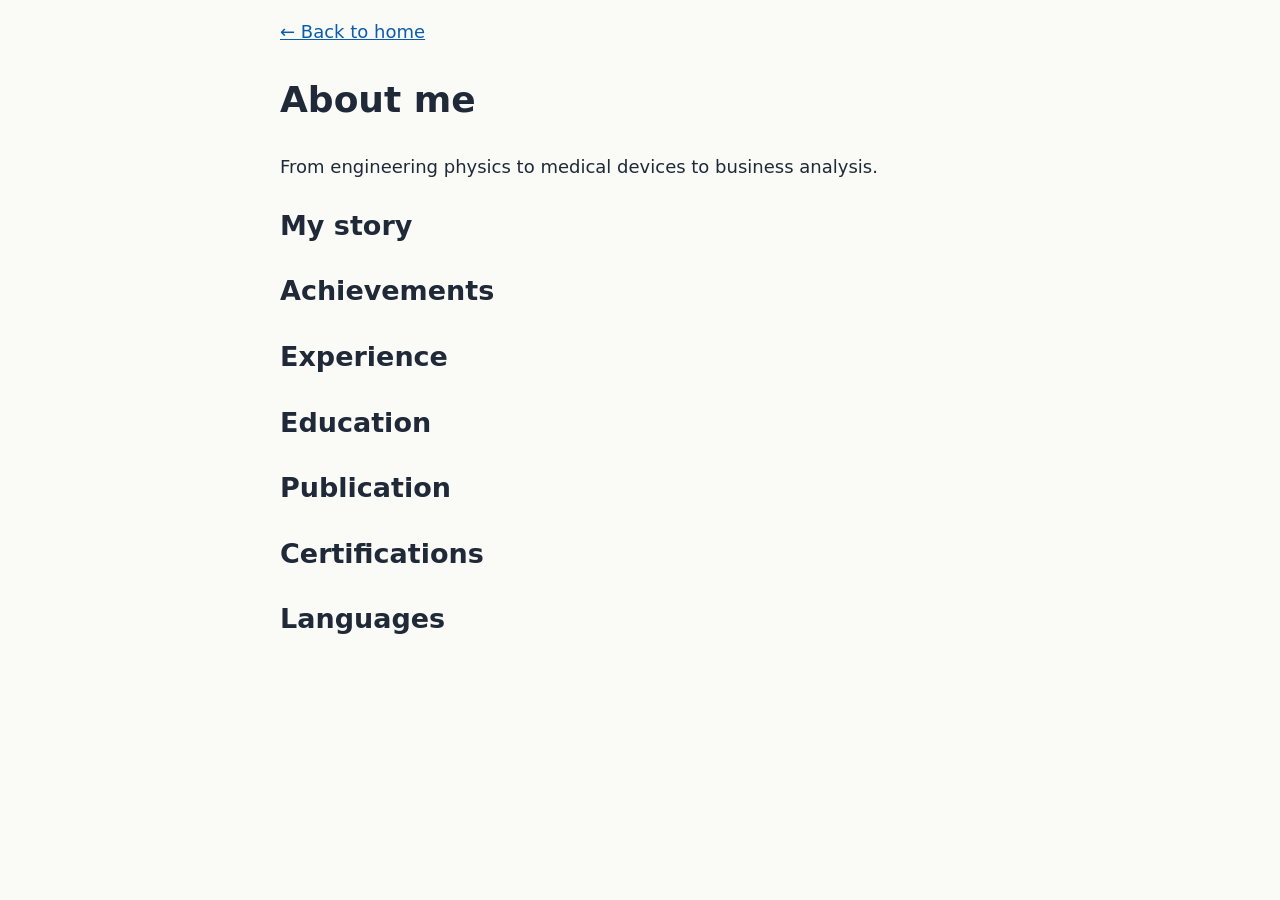
==== about.html @ 63875ca2 "Update" ====
<!DOCTYPE html>
<html lang="en">
<head>
  <meta charset="UTF-8">
  <meta name="viewport" content="width=device-width, initial-scale=1.0">
  <title>About | Leon</title>
  <link rel="stylesheet" href="style.css">
</head>
<body>
  <p><a href="index.html">← Back to home</a></p>
  <h1>About me</h1>
  <p class="tagline">From engineering physics to medical devices to business analysis.</p>

  <h2>My story</h2>
  <!-- 3 đoạn: HCMUT & nghiên cứu → thiết bị y tế → MBA & career break → AppSheet ở ETC → BA -->

  <h2>Achievements</h2>
  <!-- Chỉ ghi cái đã xong, có link bằng chứng -->

  <h2>Experience</h2>
  <h2>Education</h2>
  <h2>Publication</h2>
  <h2>Certifications</h2>
  <h2>Languages</h2>
</body>
</html>
---- style.css ----
body {
  font-family: system-ui, -apple-system, "Segoe UI", Roboto, sans-serif;
  font-size: 1.125rem;
  line-height: 1.6;
  
  color: #1f2937;
  background-color: #fafaf7;
  
  max-width: 720px;
  margin: 0 auto;

  padding: 0 16px;
}

h1 {
  font-size: 2.25rem;
}

a {
  color: #0b5cad;
}

article {
  border: 1px solid #e5e7eb;
  padding: 16px;
  margin-bottom: 24px;
}

article h3 {
  margin-top: 0;
}

.project-list {
  display: grid;
  grid-template-columns: 1fr 1fr;
  gap: 16px;
}

.project-list article {
  margin-bottom: 0;
}

.project-list .featured {
  grid-column: span 2;
}

@media (max-width: 600px) {
  .project-list {
    grid-template-columns: 1fr;
  }

  .project-list .featured {
    grid-column: auto;
  }
}

@media (prefers-color-scheme: dark) {
  body {
    color: #e5e7eb;
    background-color: #111827;
  }

  a {
    color: #7cb4f5;
  }

  article {
    border-color: #374151;
  }
}
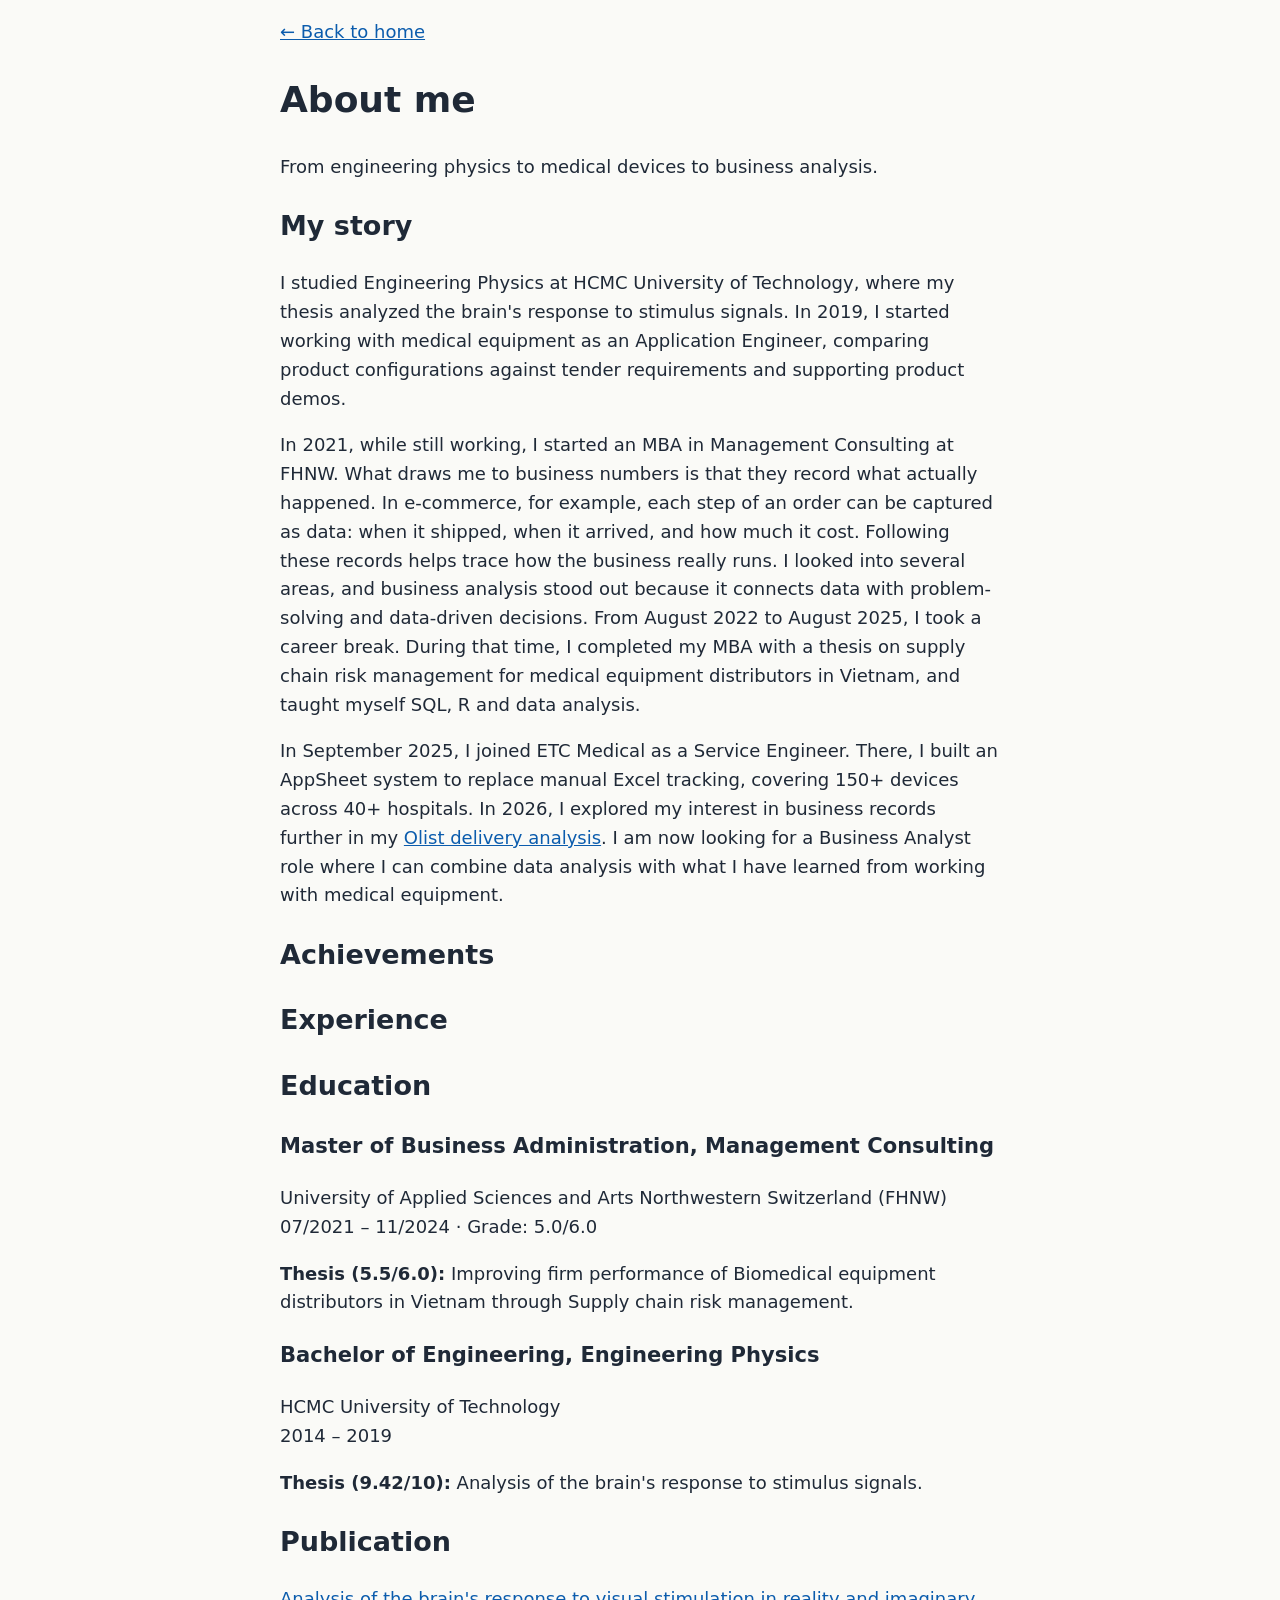
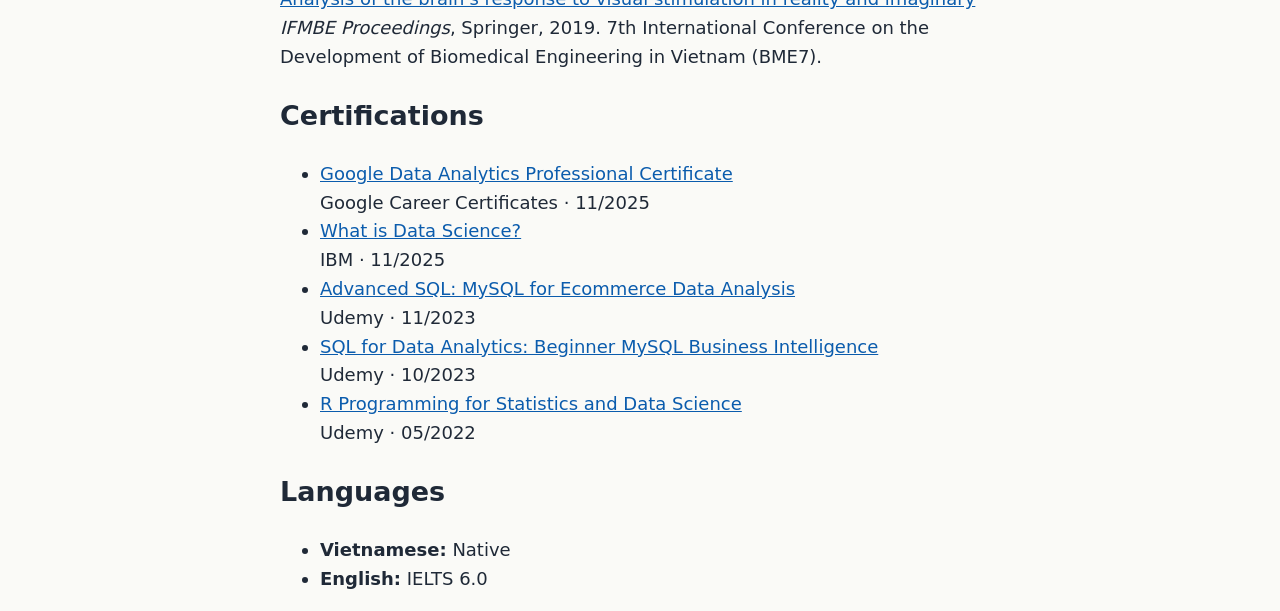
==== commit f677c6fd: "Commit aboutme" ====
--- a/about.html
+++ b/about.html
@@ -13,14 +13,70 @@
 
   <h2>My story</h2>
   <!-- 3 đoạn: HCMUT & nghiên cứu → thiết bị y tế → MBA & career break → AppSheet ở ETC → BA -->
+  <p>I studied Engineering Physics at HCMC University of Technology, where my thesis
+    analyzed the brain's response to stimulus signals. In 2019, I started working with
+    medical equipment as an Application Engineer, comparing product configurations
+    against tender requirements and supporting product demos.</p>
+
+  <p>In 2021, while still working, I started an MBA in Management Consulting at FHNW.
+    What draws me to business numbers is that they record what actually happened.
+    In e-commerce, for example, each step of an order can be captured as data: when
+    it shipped, when it arrived, and how much it cost. Following these records helps
+    trace how the business really runs. I looked into several areas, and business
+    analysis stood out because it connects data with problem-solving and data-driven
+    decisions. From August 2022 to August 2025, I took a career break. During that
+    time, I completed my MBA with a thesis on supply chain risk management for medical
+    equipment distributors in Vietnam, and taught myself SQL, R and data analysis.</p>
+
+  <p>In September 2025, I joined ETC Medical as a Service Engineer. There, I built an
+    AppSheet system to replace manual Excel tracking, covering 150+ devices across
+    40+ hospitals. In 2026, I explored my interest in business records further in my
+    <a href="projects/olist.html">Olist delivery analysis</a>. I am now looking for a
+    Business Analyst role where I can combine data analysis with what I have learned
+    from working with medical equipment.</p>
 
   <h2>Achievements</h2>
   <!-- Chỉ ghi cái đã xong, có link bằng chứng -->
 
   <h2>Experience</h2>
+
   <h2>Education</h2>
+  <h3>Master of Business Administration, Management Consulting</h3>
+  <p>University of Applied Sciences and Arts Northwestern Switzerland (FHNW)<br>
+    07/2021 – 11/2024 · Grade: 5.0/6.0</p>
+  <p><strong>Thesis (5.5/6.0):</strong> Improving firm performance of Biomedical equipment
+    distributors in Vietnam through Supply chain risk management.</p>
+
+  <h3>Bachelor of Engineering, Engineering Physics</h3>
+  <p>HCMC University of Technology<br>
+    2014 – 2019</p>
+  <p><strong>Thesis (9.42/10):</strong> Analysis of the brain's response to stimulus signals.</p>
+
   <h2>Publication</h2>
+  <p><a href="https://doi.org/10.1007/978-981-13-5859-3_80">Analysis of the brain's response
+    to visual stimulation in reality and imaginary</a><br>
+    <em>IFMBE Proceedings</em>, Springer, 2019. 7th International Conference on the
+    Development of Biomedical Engineering in Vietnam (BME7).</p>
+
   <h2>Certifications</h2>
+  <ul>
+    <li><a href="https://coursera.org/share/9fa533767abf784a0ec87f0542309049">Google Data Analytics Professional Certificate</a><br>
+      Google Career Certificates · <time datetime="2025-11">11/2025</time></li>
+    <li><a href="https://coursera.org/share/96ea8b2950dc63c073e0ed7d44aeac03">What is Data Science?</a><br>
+      IBM · <time datetime="2025-11">11/2025</time></li>
+    <li><a href="https://www.udemy.com/certificate/UC-21b2dd12-ff8f-495a-8fb6-a5b78000f0c0/">Advanced SQL: MySQL for Ecommerce Data Analysis</a><br>
+      Udemy · <time datetime="2023-11">11/2023</time></li>
+    <li><a href="https://www.udemy.com/certificate/UC-e073b39f-2827-4da1-98db-6881ca989c57/">SQL for Data Analytics: Beginner MySQL Business Intelligence</a><br>
+      Udemy · <time datetime="2023-10">10/2023</time></li>
+    <li><a href="https://www.udemy.com/certificate/UC-fb3c4d25-f24b-4b4d-816d-09bd40646e8c/">R Programming for Statistics and Data Science</a><br>
+      Udemy · <time datetime="2022-05">05/2022</time></li>
+  </ul>
+
   <h2>Languages</h2>
+  <ul>
+    <li><strong>Vietnamese:</strong> Native</li>
+    <li><strong>English:</strong> IELTS 6.0</li>
+  </ul>
+  
 </body>
 </html>
--- a/style.css
+++ b/style.css
@@ -67,4 +67,25 @@
   article {
     border-color: #374151;
   }
+
+  th, td {
+    border-color: #374151;
+  }
+}
+
+img {
+  max-width: 100%;
+  height: auto;
+}
+
+table {
+  border-collapse: collapse;
+  width: 100%;
+}
+
+th, td {
+  border-bottom: 1px solid #e5e7eb;
+  padding: 8px;
+  text-align: left;
+  vertical-align: top;
 }
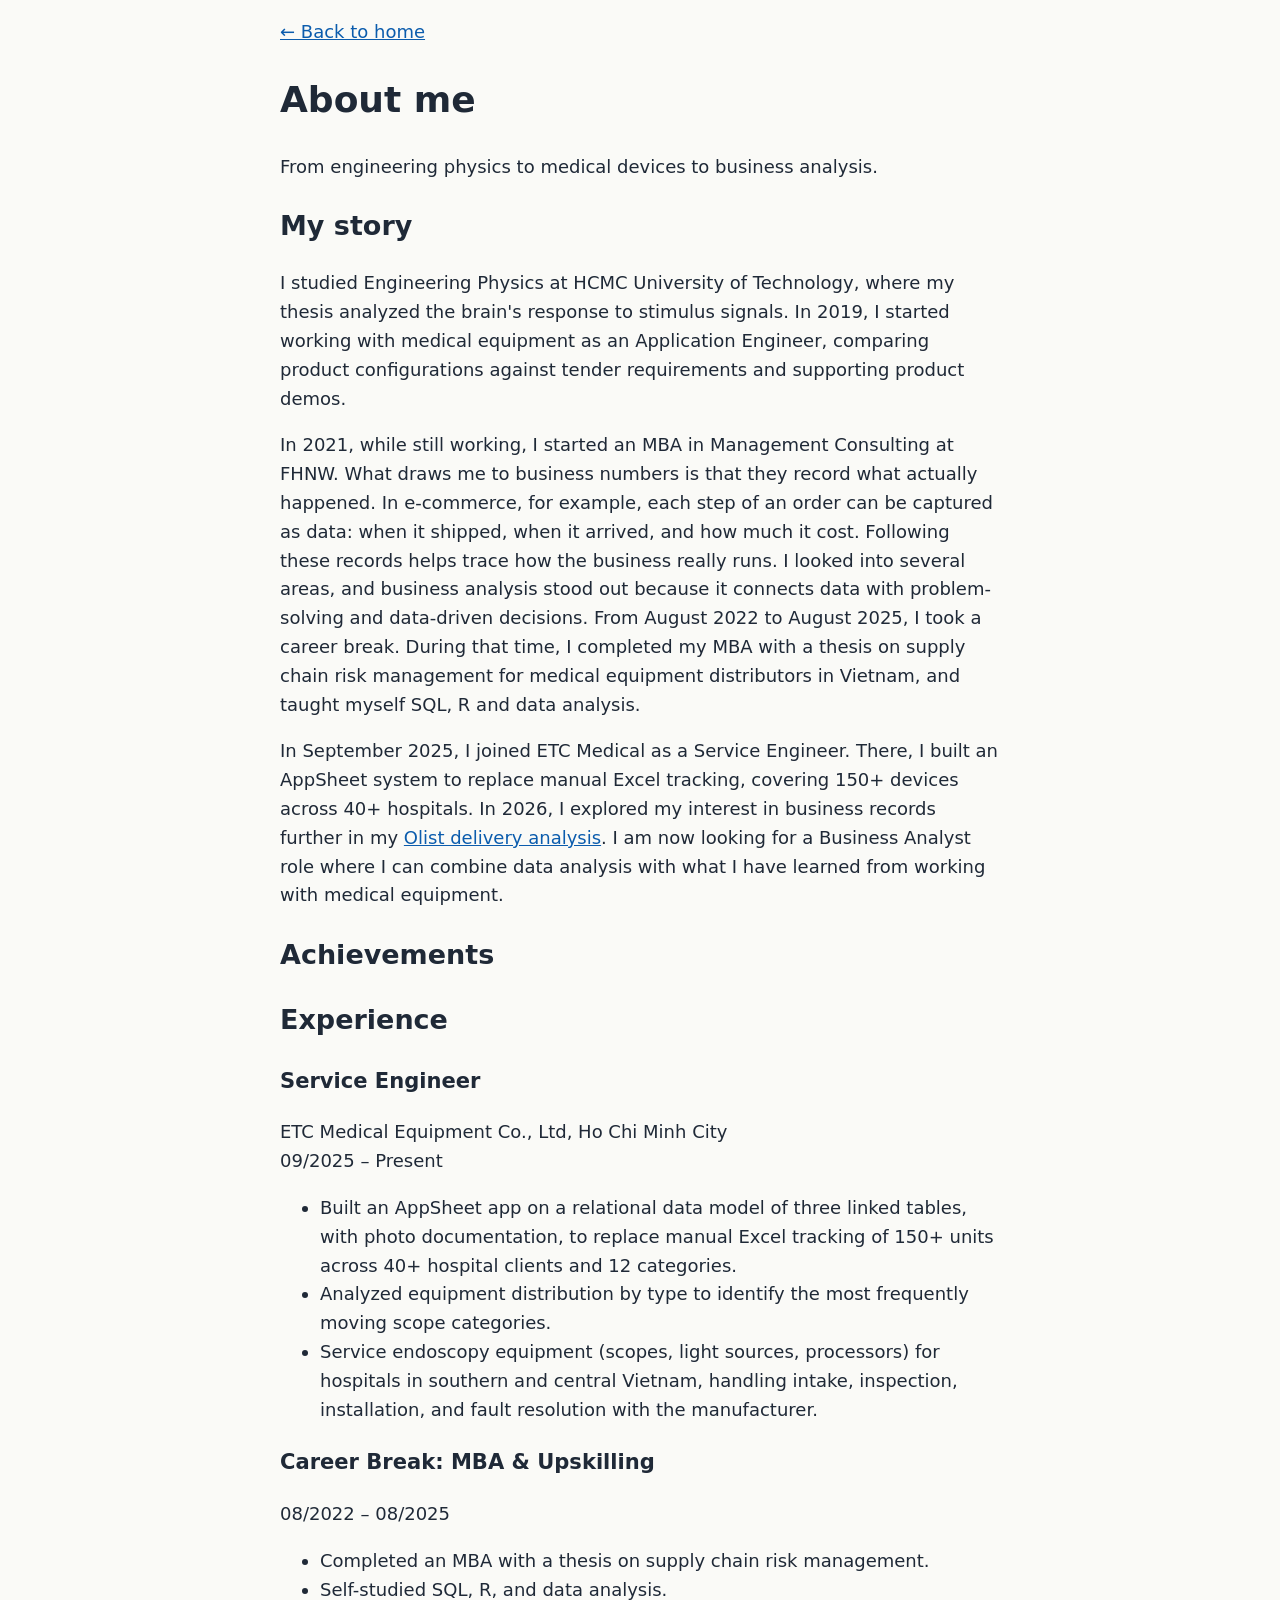
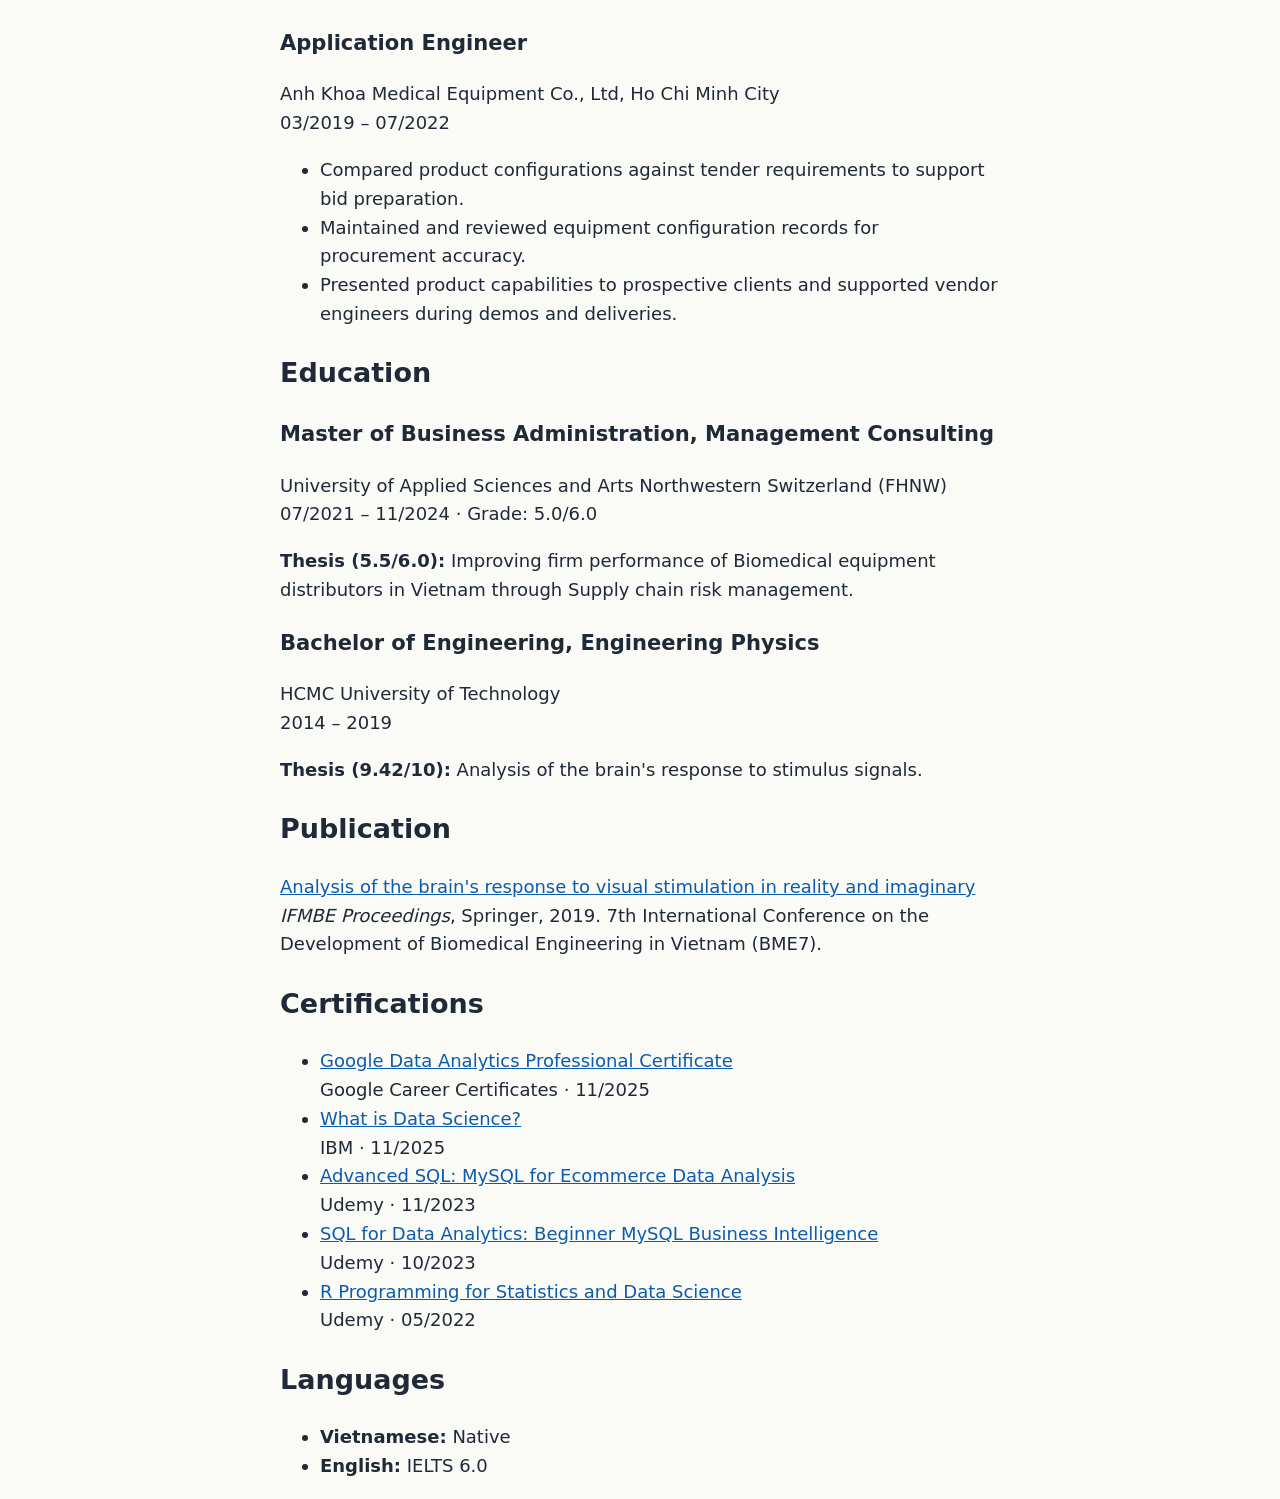
==== commit 3e1d2d00: "Commit aboutme" ====
--- a/about.html
+++ b/about.html
@@ -38,7 +38,39 @@
   <h2>Achievements</h2>
   <!-- Chỉ ghi cái đã xong, có link bằng chứng -->
 
-  <h2>Experience</h2>
+    <h2>Experience</h2>
+  <h3>Service Engineer</h3>
+  <p>ETC Medical Equipment Co., Ltd, Ho Chi Minh City<br>
+    09/2025 – Present</p>
+  <ul>
+    <li>Built an AppSheet app on a relational data model of three linked tables, with
+      photo documentation, to replace manual Excel tracking of 150+ units across
+      40+ hospital clients and 12 categories.</li>
+    <li>Analyzed equipment distribution by type to identify the most frequently
+      moving scope categories.</li>
+    <li>Service endoscopy equipment (scopes, light sources, processors) for hospitals
+      in southern and central Vietnam, handling intake, inspection, installation,
+      and fault resolution with the manufacturer.</li>
+  </ul>
+
+  <h3>Career Break: MBA &amp; Upskilling</h3>
+  <p>08/2022 – 08/2025</p>
+  <ul>
+    <li>Completed an MBA with a thesis on supply chain risk management.</li>
+    <li>Self-studied SQL, R, and data analysis.</li>
+  </ul>
+
+  <h3>Application Engineer</h3>
+  <p>Anh Khoa Medical Equipment Co., Ltd, Ho Chi Minh City<br>
+    03/2019 – 07/2022</p>
+  <ul>
+    <li>Compared product configurations against tender requirements to support bid
+      preparation.</li>
+    <li>Maintained and reviewed equipment configuration records for procurement
+      accuracy.</li>
+    <li>Presented product capabilities to prospective clients and supported vendor
+      engineers during demos and deliveries.</li>
+  </ul>
 
   <h2>Education</h2>
   <h3>Master of Business Administration, Management Consulting</h3>
